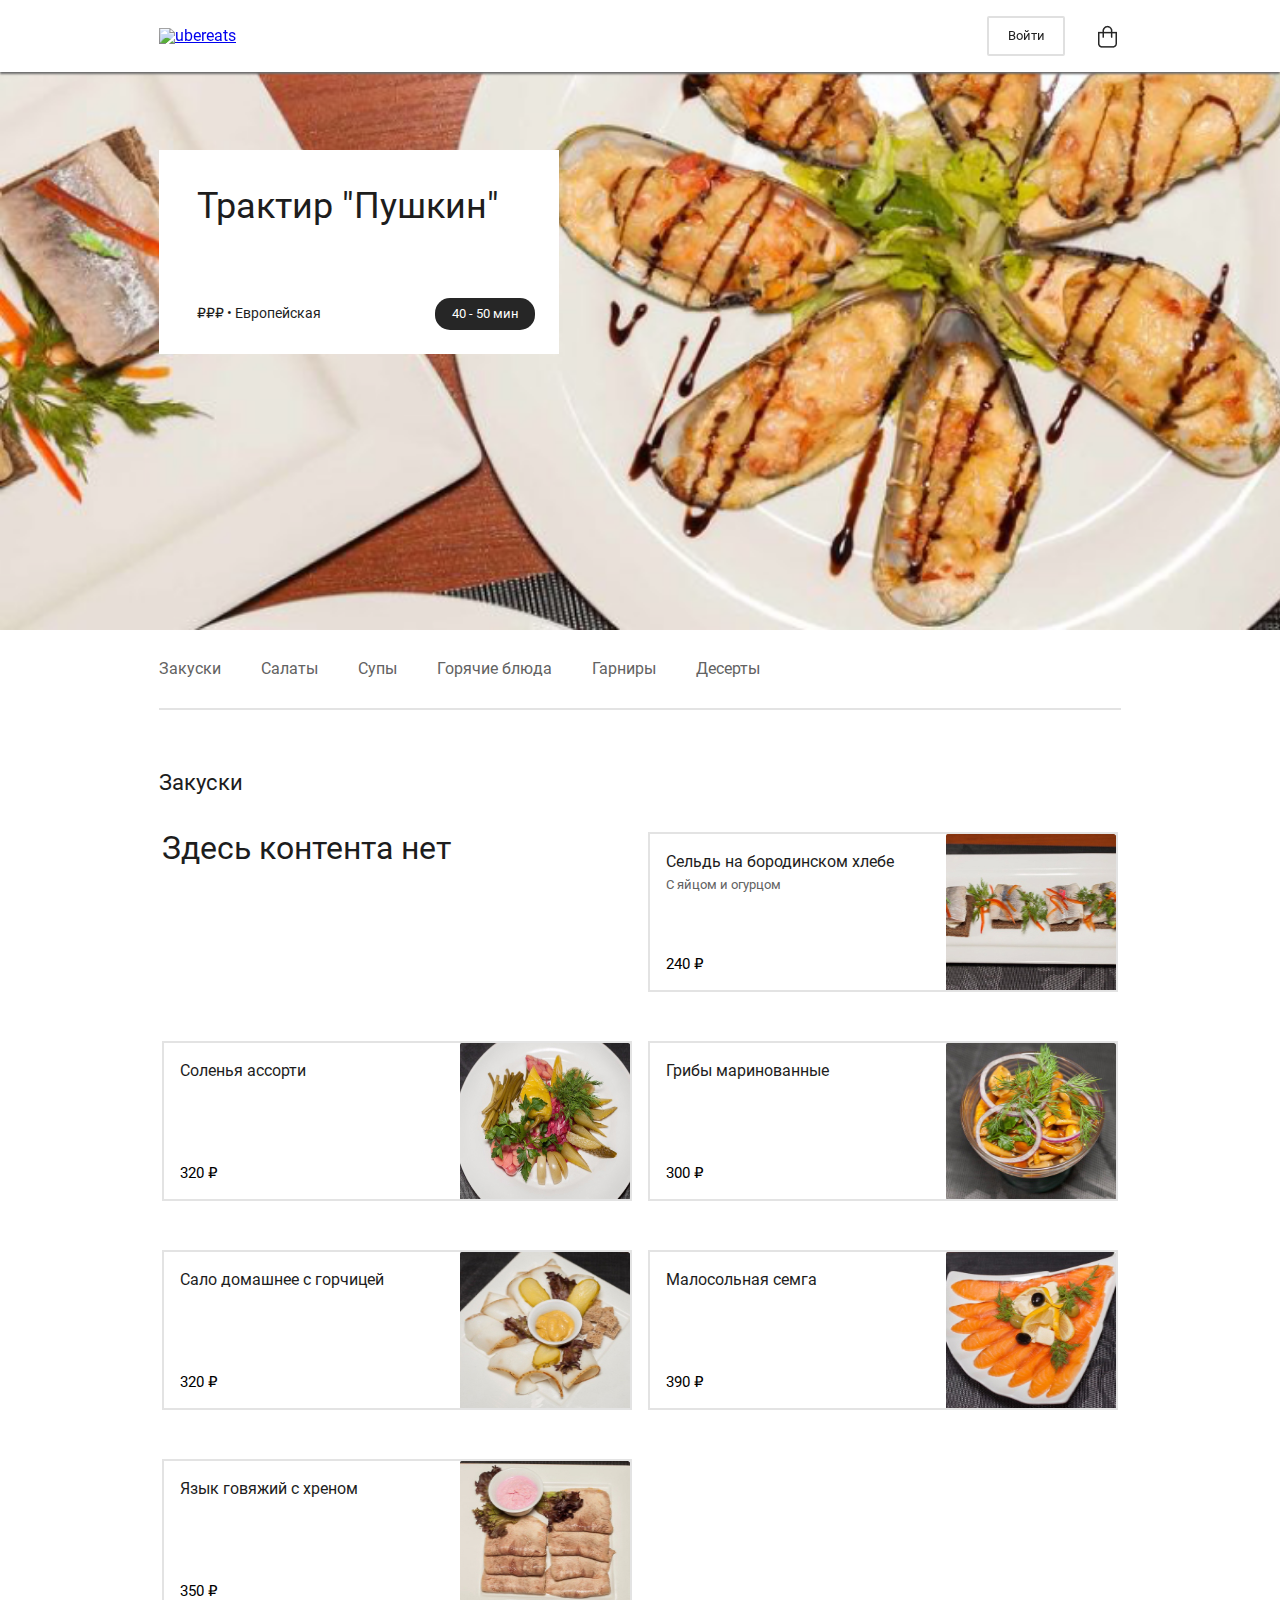
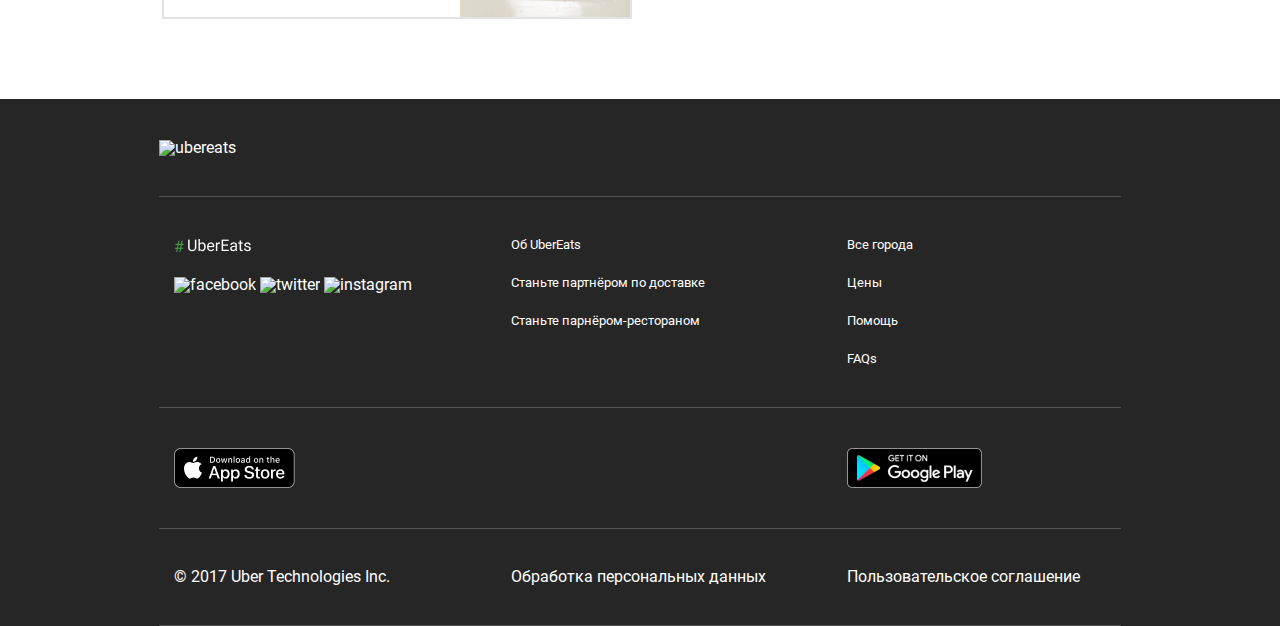
==== pushkin.html @ 34a8819c "Add files via upload" ====
<!DOCTYPE html>
<html lang="en">
<head>
    <meta charset="UTF-8">
    <meta name="viewport" content="width=device-width, initial-scale=1.0">
    <title>UBER EATS</title>
    <link rel="stylesheet" href="./css/style.css">
    <script>
        function showOther() {
            var a = document.querySelectorAll(".menu__pos");
            a.forEach(element => element.setAttribute("isHidden", "true"));
            var b = document.querySelector(".Stub");
            b.removeAttribute("isHidden");
        }
        function showSnacks() {
            var a = document.querySelectorAll(".menu__pos");
            a.forEach(element => element.removeAttribute("isHidden"));
            var b = document.querySelector(".Stub");
            b.setAttribute("isHidden", "true");
        }
    </script>
</head>
<body>
   
     <!--header start-->

     <header class="header">
        <div class="wrapper">
           <div class="header__wrapper">
                <div class="header__logo">
                    <a href="./index.html" class="header__logo-link">
                        <img src="./img/svg/logo.svg" alt="ubereats" class="header__logo-pic">
                    </a>
                </div>

            <nav class="header__nav">
                <div class="buttons">
                    <button class="signin">Войти</button>
                    <button class="basket">
                        <img src="./img/basket.png" alt="" style="vertical-align:middle">
                    </button>
                </div>
            </nav>
           </div>

        </div>
    </header>
    <!--header end-->

    <!--main content start-->
    <main>
        <div class="background__title"></div>
        <div class="wrapper">
            <div class="push__title">
                <h1>Трактир "Пушкин"</h1>
                <p>₽₽₽ • Европейская</p>
                <div class="time">40 - 50 мин</div>
            </div>
            <div class="head__menu">
                <ul class="menu__list">
                    <li onclick="showSnacks()">Закуски</li>
                    <li onclick="showOther()">Салаты</li>
                    <li onclick="showOther()">Супы</li>
                    <li onclick="showOther()">Горячие блюда</li>
                    <li onclick="showOther()">Гарниры</li>
                    <li onclick="showOther()">Десерты</li>
                </ul>
            </div>
            <h2>Закуски</h2>
            <div class="menu__content">
                <div class="Stub" isHidden="true">
                    <p style="font-size: 32px;">Здесь контента нет</p>
                </div>
                <div class="menu__pos">
                    <img src="./img/seld.jpg" alt="сельдь">
                    <h3>Сельдь на бородинском хлебе</h3>
                    <p class="description">С яйцом и огурцом</p>
                    <p class="price">240 ₽</p>  
                </div>
                <div class="menu__pos">
                    <img src="./img/assorti.jpg" alt="ассорти">
                    <h3>Соленья ассорти</h3>
                    <p class="price">320 ₽</p>
                </div>
                <div class="menu__pos">
                    <img src="./img/gribi.jpg" alt="грибы">
                    <h3>Грибы маринованные</h3>
                    <p class="price">300 ₽</p>
                </div>
                <div class="menu__pos">
                    <img src="./img/salo.jpg" alt="сало">
                    <h3>Сало домашнее с горчицей</h3>
                    <p class="price">320 ₽</p>
                </div>
                <div class="menu__pos">
                    <img src="./img/semga.jpg" alt="семга">
                    <h3>Малосольная семга</h3>
                    <p class="price">390 ₽</p>
                </div>
                <div class="menu__pos">
                    <img src="./img/yazik.jpg" alt="язык">
                    <h3>Язык говяжий с хреном</h3>
                    <p class="price">350 ₽</p>
                </div>
            </div>
        </div>
    </main>
    <!--main content end-->

    <!--footer start-->
    <footer class="footer">
        <div class="wrapper">
            <div class="footer__item">
                <div class="footer__row">
                    <div class="footer__logo">
                     <img src="./img/svg/logo-footer.svg" alt="ubereats">
                 </div>
                </div>
                <div class="footer__row">
                    <div class="footer__col">
                        <div class="language-list"></div>
                        <div class="hashtag">
                            <img src="./img/hashtag.png" alt="#">
                            <img src="./img/UberEats.png" alt="ubereats">
                        </div>
                        <div class="social__links">
                            <img src="./img/svg/facebook.svg" alt="facebook">
                            <img src="./img/svg/twitter.svg" alt="twitter">
                            <img src="./img/svg/instagram.svg" alt="instagram">
                        </div>
                    </div>
                    <div class="footer__col">
                        <ul class="contacts">
                            <li><a href="#">Об UberEats</a></li>
                            <li><a href="#">Станьте партнёром по доставке</a></li>
                            <li><a href="#">Станьте парнёром-рестораном</a></li>
                        </ul>
                    </div>
                    <div class="footer__col">
                        <ul class="info">
                            <li><a href="#">Все города</a></li>
                            <li><a href="#">Цены</a></li>
                            <li><a href="#">Помощь</a></li>
                            <li><a href="#">FAQs</a></li>
                        </ul>
                    </div>
                </div>
                <div class="footer__row">
                    <div class="footer__col">
                        <img src="./img/appstore.png" alt="AppStore">
                    </div>
                    <div class="footer__col">
                        <img src="./img/googleplay.png" alt="GooglePlay">
                    </div>
                </div>
                <div class="footer__row">
                    <div class="footer__col">© 2017 Uber Technologies Inc.</div>
                    <div class="footer__col">Обработка персональных данных</div>
                    <div class="footer__col">Пользовательское соглашение</div>
                </div>
            </div>
        </div>
    </footer>
    <!--footer end-->
</body>
</html>
---- css/style.css ----
/* http://meyerweb.com/eric/tools/css/reset/
   v2.0-modified | 20110126
   License: none (public domain)
*/

html, body, div, span, applet, object, iframe,
h1, h2, h3, h4, h5, h6, p, blockquote, pre,
a, abbr, acronym, address, big, cite, code,
del, dfn, em, img, ins, kbd, q, s, samp,
small, strike, strong, sub, sup, tt, var,
b, u, i, center,
dl, dt, dd, ol, ul, li,
fieldset, form, label, legend,
table, caption, tbody, tfoot, thead, tr, th, td,
article, aside, canvas, details, embed,
figure, figcaption, footer, header, hgroup,
menu, nav, output, ruby, section, summary,
time, mark, audio, video {
  margin: 0;
	padding: 0;
	border: 0;
	font-size: 100%;
	font: inherit;
	vertical-align: baseline;
}

/* make sure to set some focus styles for accessibility */
:focus {
    outline: 0;
}

/* HTML5 display-role reset for older browsers */
article, aside, details, figcaption, figure,
footer, header, hgroup, menu, nav, section {
	display: block;
}

body {
	line-height: 1;
}

ol, ul {
	list-style: none;
}

blockquote, q {
	quotes: none;
}

blockquote:before, blockquote:after,
q:before, q:after {
	content: '';
	content: none;
}

table {
	border-collapse: collapse;
	border-spacing: 0;
}

input[type=search]::-webkit-search-cancel-button,
input[type=search]::-webkit-search-decoration,
input[type=search]::-webkit-search-results-button,
input[type=search]::-webkit-search-results-decoration {
    -webkit-appearance: none;
    -moz-appearance: none;
}

input[type=search] {
    -webkit-appearance: none;
    -moz-appearance: none;
    -webkit-box-sizing: content-box;
    -moz-box-sizing: content-box;
    box-sizing: content-box;
}

textarea {
    overflow: auto;
    vertical-align: top;
    resize: vertical;
}

/**
 * Correct `inline-block` display not defined in IE 6/7/8/9 and Firefox 3.
 */

audio,
canvas,
video {
    display: inline-block;
    *display: inline;
    *zoom: 1;
    max-width: 100%;
}

/**
 * Prevent modern browsers from displaying `audio` without controls.
 * Remove excess height in iOS 5 devices.
 */

audio:not([controls]) {
    display: none;
    height: 0;
}

/**
 * Address styling not present in IE 7/8/9, Firefox 3, and Safari 4.
 * Known issue: no IE 6 support.
 */

[hidden] {
    display: none;
}

/**
 * 1. Correct text resizing oddly in IE 6/7 when body `font-size` is set using
 *    `em` units.
 * 2. Prevent iOS text size adjust after orientation change, without disabling
 *    user zoom.
 */

html {
    font-size: 100%; /* 1 */
    -webkit-text-size-adjust: 100%; /* 2 */
    -ms-text-size-adjust: 100%; /* 2 */
}

/**
 * Address `outline` inconsistency between Chrome and other browsers.
 */

a:focus {
    outline: thin dotted;
}

/**
 * Improve readability when focused and also mouse hovered in all browsers.
 */

a:active,
a:hover {
    outline: 0;
}

/**
 * 1. Remove border when inside `a` element in IE 6/7/8/9 and Firefox 3.
 * 2. Improve image quality when scaled in IE 7.
 */

img {
    border: 0; /* 1 */
    -ms-interpolation-mode: bicubic; /* 2 */
}

/**
 * Address margin not present in IE 6/7/8/9, Safari 5, and Opera 11.
 */

figure {
    margin: 0;
}

/**
 * Correct margin displayed oddly in IE 6/7.
 */

form {
    margin: 0;
}

/**
 * Define consistent border, margin, and padding.
 */

fieldset {
    border: 1px solid #c0c0c0;
    margin: 0 2px;
    padding: 0.35em 0.625em 0.75em;
}

/**
 * 1. Correct color not being inherited in IE 6/7/8/9.
 * 2. Correct text not wrapping in Firefox 3.
 * 3. Correct alignment displayed oddly in IE 6/7.
 */

legend {
    border: 0; /* 1 */
    padding: 0;
    white-space: normal; /* 2 */
    *margin-left: -7px; /* 3 */
}

/**
 * 1. Correct font size not being inherited in all browsers.
 * 2. Address margins set differently in IE 6/7, Firefox 3+, Safari 5,
 *    and Chrome.
 * 3. Improve appearance and consistency in all browsers.
 */

button,
input,
select,
textarea {
    font-size: 100%; /* 1 */
    margin: 0; /* 2 */
    vertical-align: baseline; /* 3 */
    *vertical-align: middle; /* 3 */
}

/**
 * Address Firefox 3+ setting `line-height` on `input` using `!important` in
 * the UA stylesheet.
 */

button,
input {
    line-height: normal;
}

/**
 * Address inconsistent `text-transform` inheritance for `button` and `select`.
 * All other form control elements do not inherit `text-transform` values.
 * Correct `button` style inheritance in Chrome, Safari 5+, and IE 6+.
 * Correct `select` style inheritance in Firefox 4+ and Opera.
 */

button,
select {
    text-transform: none;
}

/**
 * 1. Avoid the WebKit bug in Android 4.0.* where (2) destroys native `audio`
 *    and `video` controls.
 * 2. Correct inability to style clickable `input` types in iOS.
 * 3. Improve usability and consistency of cursor style between image-type
 *    `input` and others.
 * 4. Remove inner spacing in IE 7 without affecting normal text inputs.
 *    Known issue: inner spacing remains in IE 6.
 */

button,
html input[type="button"], /* 1 */
input[type="reset"],
input[type="submit"] {
    -webkit-appearance: button; /* 2 */
    cursor: pointer; /* 3 */
    *overflow: visible;  /* 4 */
}

/**
 * Re-set default cursor for disabled elements.
 */

button[disabled],
html input[disabled] {
    cursor: default;
}

/**
 * 1. Address box sizing set to content-box in IE 8/9.
 * 2. Remove excess padding in IE 8/9.
 * 3. Remove excess padding in IE 7.
 *    Known issue: excess padding remains in IE 6.
 */

input[type="checkbox"],
input[type="radio"] {
    box-sizing: border-box; /* 1 */
    padding: 0; /* 2 */
    *height: 13px; /* 3 */
    *width: 13px; /* 3 */
}

/**
 * 1. Address `appearance` set to `searchfield` in Safari 5 and Chrome.
 * 2. Address `box-sizing` set to `border-box` in Safari 5 and Chrome
 *    (include `-moz` to future-proof).
 */

input[type="search"] {
    -webkit-appearance: textfield; /* 1 */
    -moz-box-sizing: content-box;
    -webkit-box-sizing: content-box; /* 2 */
    box-sizing: content-box;
}

/**
 * Remove inner padding and search cancel button in Safari 5 and Chrome
 * on OS X.
 */

input[type="search"]::-webkit-search-cancel-button,
input[type="search"]::-webkit-search-decoration {
    -webkit-appearance: none;
}

/**
 * Remove inner padding and border in Firefox 3+.
 */

button::-moz-focus-inner,
input::-moz-focus-inner {
    border: 0;
    padding: 0;
}

/**
 * 1. Remove default vertical scrollbar in IE 6/7/8/9.
 * 2. Improve readability and alignment in all browsers.
 */

textarea {
    overflow: auto; /* 1 */
    vertical-align: top; /* 2 */
}

/**
 * Remove most spacing between table cells.
 */

table {
    border-collapse: collapse;
    border-spacing: 0;
}

html,
button,
input,
select,
textarea {
    color: #222;
}


::-moz-selection {
    background: #b3d4fc;
    text-shadow: none;
}

::selection {
    background: #b3d4fc;
    text-shadow: none;
}

img {
    vertical-align: middle;
}

fieldset {
    border: 0;
    margin: 0;
    padding: 0;
}

textarea {
    resize: vertical;
}

.chromeframe {
    margin: 0.2em 0;
    background: #ccc;
    color: #000;
    padding: 0.2em 0;
}

/* roboto-regular - cyrillic */
@font-face {
    font-family: 'Roboto';
    font-style: normal;
    font-weight: 400;
    src: url('../fonts/roboto-v27-cyrillic-regular.eot'); /* IE9 Compat Modes */
    src: local(''),
         url('../fonts/roboto-v27-cyrillic-regular.eot?#iefix') format('embedded-opentype'), /* IE6-IE8 */
         url('../fonts/roboto-v27-cyrillic-regular.woff2') format('woff2'), /* Super Modern Browsers */
         url('../fonts/roboto-v27-cyrillic-regular.woff') format('woff'), /* Modern Browsers */
         url('../fonts/roboto-v27-cyrillic-regular.ttf') format('truetype'), /* Safari, Android, iOS */
         url('../fonts/roboto-v27-cyrillic-regular.svg#Roboto') format('svg'); /* Legacy iOS */
  }
  html {
      box-sizing: border-box;
  }
  *, *::before, * ::after {
      box-sizing: inherit;
  }
  body {
      font-family: 'Roboto';
      font-style: normal;
      font-weight: 400;
      font-size: 16px;
      color: #1D1D1D;
  }
  .wrapper {
      max-width: 962px;
      margin: 0 auto;
  }
  /* header style start */
  .header {
    background-color: white;
    height: 72px;
    position: fixed;
    top: 0%;
    width: 100%;
    box-shadow: 0px 2px 2px rgb(107, 107, 107);
    z-index: 999;
  }
  .header__nav {
      display: flex;
  }
  .header__wrapper {
      display: flex;
      flex-wrap: wrap;
      align-items: center;
      justify-content: space-between;
  }
  .signin {
      position: relative;
      top: 16px;
      width: 78px;
      height: 40px;
      border: 2px solid #e0e0e0;
      border-radius: 2px;
      background-color: white;
      font-family: 'Roboto';
      font-size: 13px;
      line-height: 24px;
      font-weight: 500;
      text-align: center;
  }
  .basket {
      margin-left: 16px;
      width: 40px;
      height: 72px;
      background-color: white;
      border: none;
  }
  .buttons {
    display: flex;
    flex-wrap: wrap; 
}
/* header style end */

/* main content style start */
.search-form {  
    margin-top: 104px;
    margin-bottom: 56px;
}
.search__rests {
    border: 0;
    border-bottom: 2px solid #979797;
}
.search__rests>input {
    width: 100%;
    background-color: transparent;
    padding-bottom: 0;
    font-size: 16px;
    line-height: 24px;
    vertical-align: bottom;
    border: 0;
    color: #626262;
}
.intro__title {
    width: 100%;
    margin-bottom: 16px;
    font-weight: normal;
    font-size: 22px;
    line-height: 34px;
}
.box {
    display: grid;
    grid-template-columns: repeat(auto-fill, 308px);
    column-gap: 16px;
    row-gap: 16px;
    justify-content: center;
    margin-bottom: 80px;
}
.rest__link {
    display: block;
    text-decoration: none;
    color:#1D1D1D;
}
.box>div {
    cursor: pointer;
}
.img__div>img {
    width: 308px;
    height: 256px;
    position: relative;
    left: 0%;
    transition: 0.2s;
}
.img__div>img:hover {
    transform: scale(1.1);
}
.img__div {
    width: 308px;
    height: 256px;
    overflow: hidden;
}
.rest__title {
    font-weight: normal;
    font-size: 16px;
    line-height: 24px;
    color: #1D1D1D;
    padding-top: 16px;
    margin-bottom: 4px;
}
.menu {
    font-weight: normal;
    font-size: 14px;
    line-height: 21px;
    color: #626262;
    margin-bottom: 4px;
}
.devilery__time {
    font-weight: normal;
    font-size: 13px;
    line-height: 21px;
    color: #1D1D1D;
}
/* main content style end */

/* footer style start */
.footer {
    background: #262626;
}
.footer__row {
    display: flex;
    flex-wrap: wrap;
    justify-content: space-between;
    padding: 40px 0;
    border-bottom: 1px solid rgba(151, 151, 151, 0.4);
    color: #FFFFFF;
}
.footer__col {
    width: 30%;
    padding: 0 15px;
}
.app__links {
    display: flex;
    flex-wrap: wrap;
    justify-content: space-around;
}
.hashtag {
    margin-bottom: 23px;
}
.social__links {
    cursor: pointer;
}
.footer__col ul li:not(:last-child) {
    margin-bottom: 23px;
}
.footer__col ul li a {
    font-size: 13px;
    line-height: 15.23px;
    color: #FFFFFF;
    text-decoration: none;
    display: block;
}
.footer__col ul li a:hover {
    text-decoration: underline;
}
.social li select {
    width: 230px;
    height: 40px;
    background: #3B3B3B;
    border: 0;
    font-family: 'Roboto';
    font-style: normal;
    font-weight: 400;
    font-size: 13px;
    color: #FFFFFF;
    -webkit-appearance: none;
    appearance: none;
}
/* footer style end */

/*pushkin style start*/
.background__title {
    height: 70vh;
    background: url(../img/push-bg.png) no-repeat;
    background-size: cover;
}
.push__title {
    width: 400px;
    height: 204px;
    position: absolute;
    top: 150px;;
    background: white;
}
.push__title>h1 {
    position: relative;
    top: 38px;
    left: 38px;
    font-size: 36px;
    font-weight: 400;
}
.push__title>p {
    position: relative;
    top: 120px;
    left: 38px;
    font-size: 14px;
    font-weight: 400;
}
.time {
    position: relative;
    top: 98px;
    left: 276px;
    width: 100px;
    height: 32px;
    text-align: center;
    color: #FFFFFF;
    background: #262626;
    border-radius: 15px;
    font-size: 13px;
    line-height: 32px;
}
.head__menu {
    height: 80px;
    border-bottom: 2px solid rgba(117, 117, 117, 0.2);
    margin-bottom: 56px;
}
.menu__list {
    height: 100%;
    display: flex;
    flex-wrap: wrap;
    justify-content: flex-start;
    align-items: center;
}
.menu__list>li {
    margin-right: 40px;
    font-size: 16px;
    color: #626262;
    cursor: pointer;
}
h2 {
    font-size: 22px;
    line-height: 34px;
    margin-bottom: 32px;
}
.menu__content {
    display: grid;
    grid-template-columns: repeat(auto-fill, 470px);
    column-gap: 16px;
    row-gap: 49px;
    justify-content: center;
    margin-bottom: 80px;
    
}
.menu__pos {
    position: relative;
    height: 160px;
    border: 2px solid rgba(117, 117, 117, 0.2);
    cursor: pointer;
    overflow: hidden;
}
.pos__text {
    width: 300px;
    height: 160px;
    
}
.menu__pos img {
    width: 170px;
    height: 160px;
    float: right;
}
h3 {
    position: relative;
    top: 16px;
    left: 16px;
    margin-bottom: 16px;
    font-size: 16px;
    line-height: 24px;
    width: 55%;
    color: #1D1D1D;
}
p.description {
    position: absolute;
    left: 16px;
    font-size: 13px;
    line-height: 21px;
    color: #626262;
}
.menu__pos p.price {
    position: relative;
    top: 80px;
    left: 16px;
    font-size: 15px;
    line-height: 21px;
    color: black;
}

/*pushkin style end*/

@media (max-width: 767px) {
    .footer__col {
        width: 100%;
        margin-bottom: 30px;
    }
}
@media (max-width: 980px) {
    .menu__content {
        display: grid;
        grid-template-columns: repeat(auto-fill, 98%);
    }
}
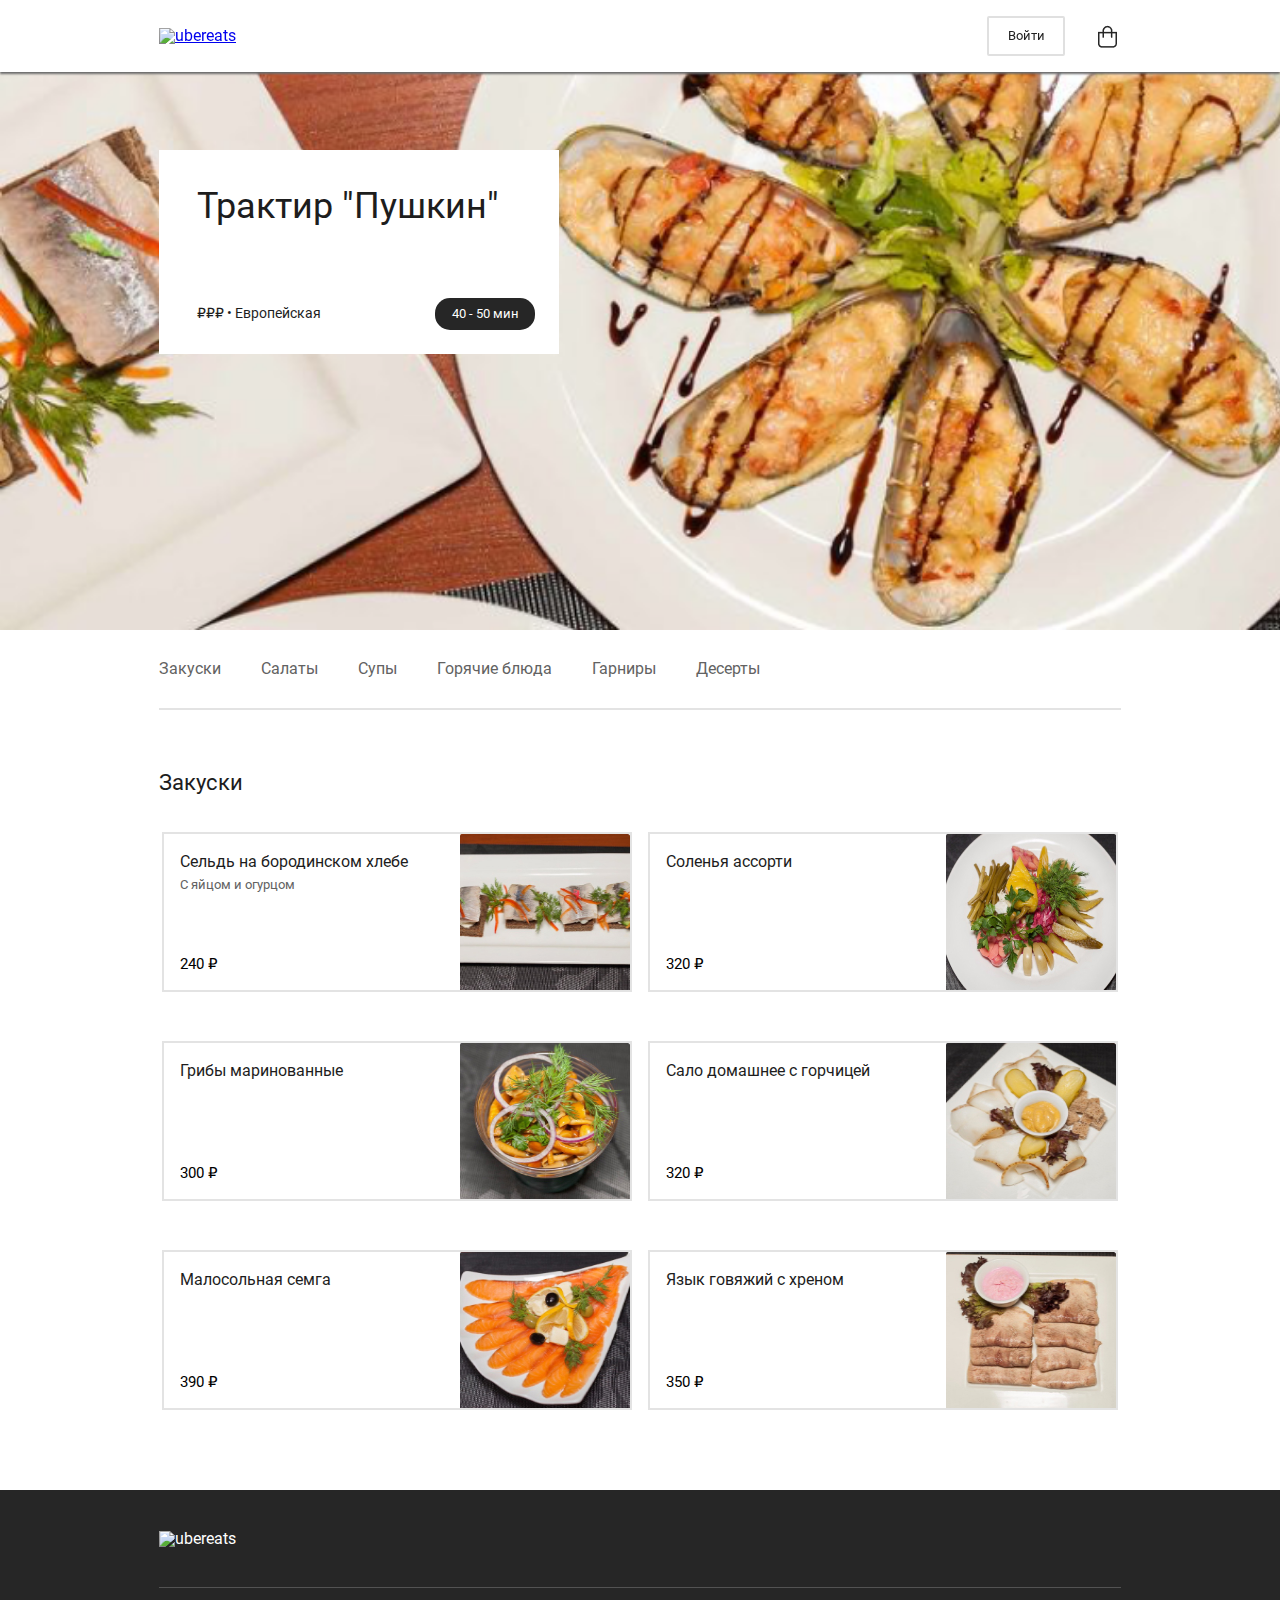
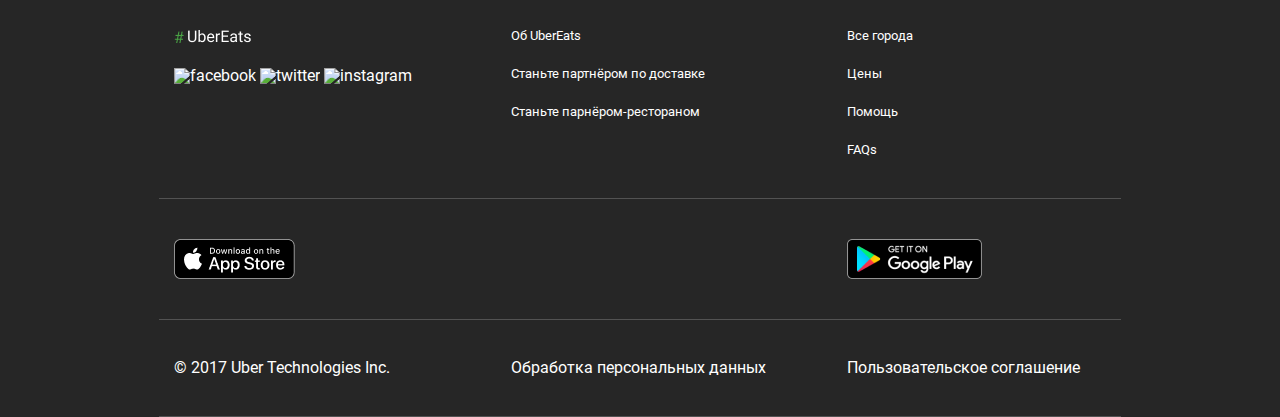
==== commit 4cf2a443: "Update pushkin.html" ====
--- a/pushkin.html
+++ b/pushkin.html
@@ -6,17 +6,21 @@
     <title>UBER EATS</title>
     <link rel="stylesheet" href="./css/style.css">
     <script>
-        function showOther() {
+        function showOther(currentTitle) {
             var a = document.querySelectorAll(".menu__pos");
             a.forEach(element => element.setAttribute("isHidden", "true"));
             var b = document.querySelector(".Stub");
             b.removeAttribute("isHidden");
+            var c = document.querySelector("h2");
+            c.textContent = `${currentTitle}`
         }
         function showSnacks() {
             var a = document.querySelectorAll(".menu__pos");
             a.forEach(element => element.removeAttribute("isHidden"));
             var b = document.querySelector(".Stub");
             b.setAttribute("isHidden", "true");
+            var c = document.querySelector("h2");
+            c.textContent = "Закуски";
         }
     </script>
 </head>
@@ -59,11 +63,11 @@
             <div class="head__menu">
                 <ul class="menu__list">
                     <li onclick="showSnacks()">Закуски</li>
-                    <li onclick="showOther()">Салаты</li>
-                    <li onclick="showOther()">Супы</li>
-                    <li onclick="showOther()">Горячие блюда</li>
-                    <li onclick="showOther()">Гарниры</li>
-                    <li onclick="showOther()">Десерты</li>
+                    <li onclick="showOther(this.textContent)">Салаты</li>
+                    <li onclick="showOther(this.textContent)">Супы</li>
+                    <li onclick="showOther(this.textContent)">Горячие блюда</li>
+                    <li onclick="showOther(this.textContent)">Гарниры</li>
+                    <li onclick="showOther(this.textContent)">Десерты</li>
                 </ul>
             </div>
             <h2>Закуски</h2>
@@ -163,4 +167,4 @@
     </footer>
     <!--footer end-->
 </body>
-</html>+</html>
--- a/css/style.css
+++ b/css/style.css
@@ -690,7 +690,9 @@
     line-height: 21px;
     color: black;
 }
-
+[isHidden="true"] {
+    display: none;
+}
 /*pushkin style end*/
 
 @media (max-width: 767px) {
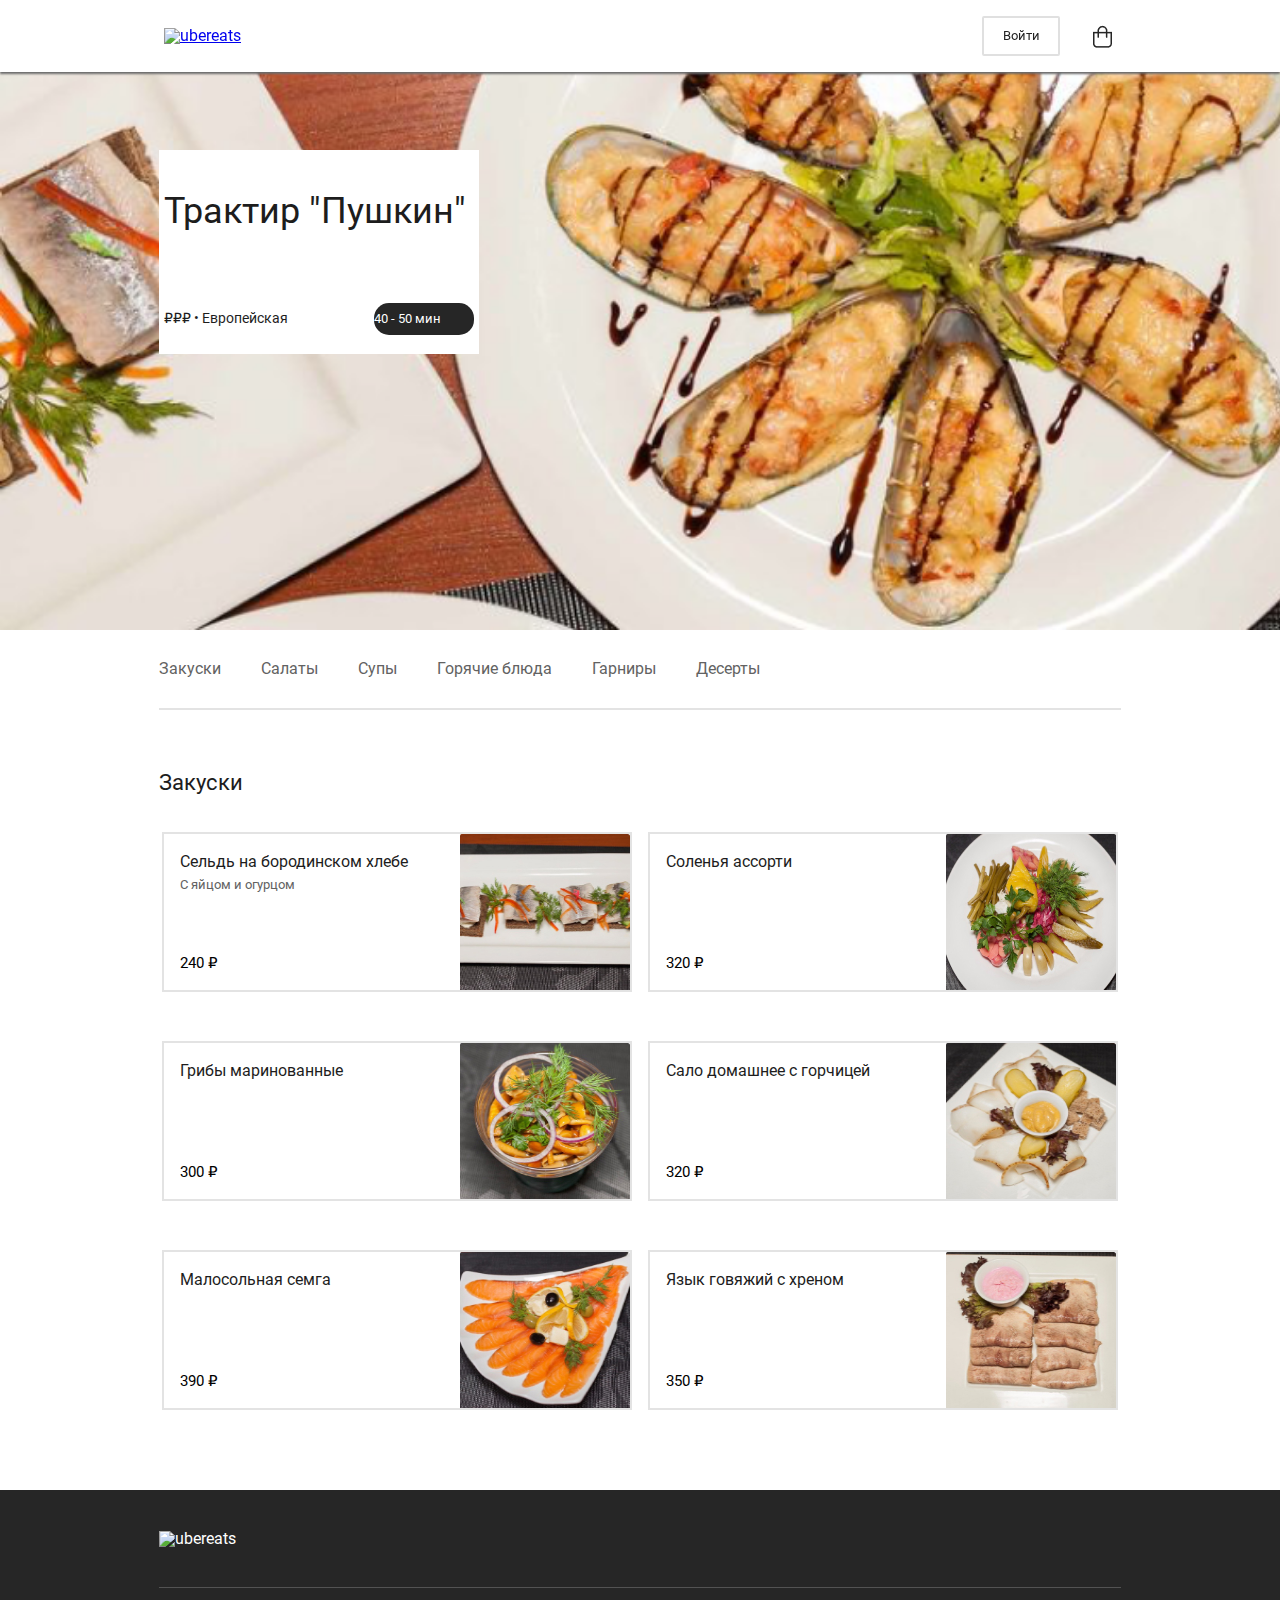
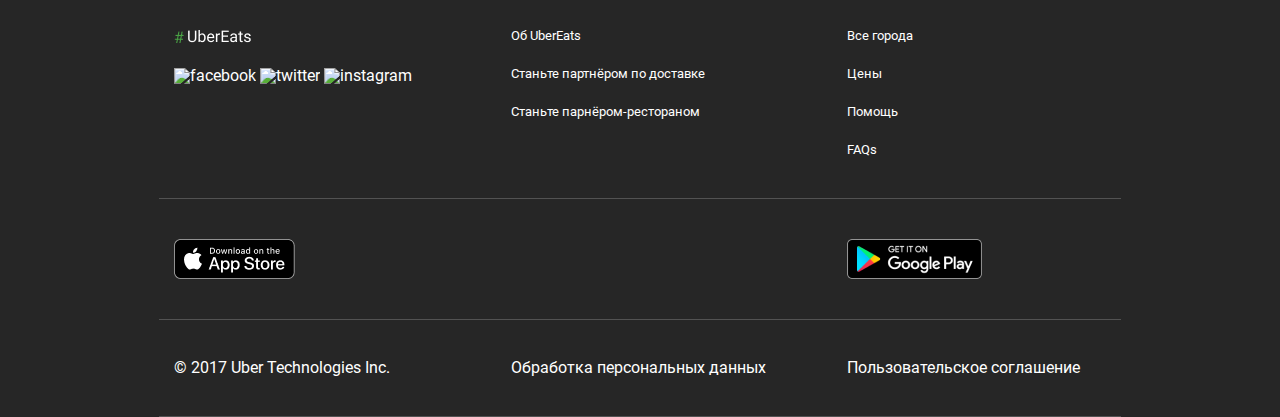
==== commit d51f632c: "Update pushkin.html" ====
--- a/pushkin.html
+++ b/pushkin.html
@@ -1,5 +1,5 @@
 <!DOCTYPE html>
-<html lang="en">
+<html lang="ru">
 <head>
     <meta charset="UTF-8">
     <meta name="viewport" content="width=device-width, initial-scale=1.0">
@@ -7,20 +7,14 @@
     <link rel="stylesheet" href="./css/style.css">
     <script>
         function showOther(currentTitle) {
-            var a = document.querySelectorAll(".menu__pos");
-            a.forEach(element => element.setAttribute("isHidden", "true"));
-            var b = document.querySelector(".Stub");
-            b.removeAttribute("isHidden");
-            var c = document.querySelector("h2");
-            c.textContent = `${currentTitle}`
+            document.querySelectorAll(".menu_pos").forEach(element => element.setAttribute("isHidden", "true"));
+            document.querySelector(".Stub").removeAttribute("isHidden");
+            document.querySelector("h2").textContent = `${currentTitle}`
         }
         function showSnacks() {
-            var a = document.querySelectorAll(".menu__pos");
-            a.forEach(element => element.removeAttribute("isHidden"));
-            var b = document.querySelector(".Stub");
-            b.setAttribute("isHidden", "true");
-            var c = document.querySelector("h2");
-            c.textContent = "Закуски";
+            document.querySelectorAll(".menu_pos").forEach(element => element.removeAttribute("isHidden"));
+            document.querySelector(".Stub").setAttribute("isHidden", "true");
+            document.querySelector("h2").textContent = "Закуски";
         }
     </script>
 </head>
@@ -30,14 +24,14 @@
 
      <header class="header">
         <div class="wrapper">
-           <div class="header__wrapper">
-                <div class="header__logo">
-                    <a href="./index.html" class="header__logo-link">
-                        <img src="./img/svg/logo.svg" alt="ubereats" class="header__logo-pic">
+           <div class="header_wrapper">
+                <div class="header_logo">
+                    <a href="./index.html" class="header_logo-link">
+                        <img src="./img/svg/logo.svg" alt="ubereats" class="header_logo-pic">
                     </a>
                 </div>
 
-            <nav class="header__nav">
+            <nav class="header_nav">
                 <div class="buttons">
                     <button class="signin">Войти</button>
                     <button class="basket">
@@ -53,15 +47,15 @@
 
     <!--main content start-->
     <main>
-        <div class="background__title"></div>
+        <div class="background_title"></div>
         <div class="wrapper">
-            <div class="push__title">
+            <div class="push_title">
                 <h1>Трактир "Пушкин"</h1>
                 <p>₽₽₽ • Европейская</p>
                 <div class="time">40 - 50 мин</div>
             </div>
-            <div class="head__menu">
-                <ul class="menu__list">
+            <div class="head_menu">
+                <ul class="menu_list">
                     <li onclick="showSnacks()">Закуски</li>
                     <li onclick="showOther(this.textContent)">Салаты</li>
                     <li onclick="showOther(this.textContent)">Супы</li>
@@ -71,37 +65,37 @@
                 </ul>
             </div>
             <h2>Закуски</h2>
-            <div class="menu__content">
+            <div class="menu_content">
                 <div class="Stub" isHidden="true">
                     <p style="font-size: 32px;">Здесь контента нет</p>
                 </div>
-                <div class="menu__pos">
+                <div class="menu_pos">
                     <img src="./img/seld.jpg" alt="сельдь">
                     <h3>Сельдь на бородинском хлебе</h3>
                     <p class="description">С яйцом и огурцом</p>
                     <p class="price">240 ₽</p>  
                 </div>
-                <div class="menu__pos">
+                <div class="menu_pos">
                     <img src="./img/assorti.jpg" alt="ассорти">
                     <h3>Соленья ассорти</h3>
                     <p class="price">320 ₽</p>
                 </div>
-                <div class="menu__pos">
+                <div class="menu_pos">
                     <img src="./img/gribi.jpg" alt="грибы">
                     <h3>Грибы маринованные</h3>
                     <p class="price">300 ₽</p>
                 </div>
-                <div class="menu__pos">
+                <div class="menu_pos">
                     <img src="./img/salo.jpg" alt="сало">
                     <h3>Сало домашнее с горчицей</h3>
                     <p class="price">320 ₽</p>
                 </div>
-                <div class="menu__pos">
+                <div class="menu_pos">
                     <img src="./img/semga.jpg" alt="семга">
                     <h3>Малосольная семга</h3>
                     <p class="price">390 ₽</p>
                 </div>
-                <div class="menu__pos">
+                <div class="menu_pos">
                     <img src="./img/yazik.jpg" alt="язык">
                     <h3>Язык говяжий с хреном</h3>
                     <p class="price">350 ₽</p>
@@ -114,33 +108,33 @@
     <!--footer start-->
     <footer class="footer">
         <div class="wrapper">
-            <div class="footer__item">
-                <div class="footer__row">
-                    <div class="footer__logo">
+            <div class="footer_item">
+                <div class="footer_row">
+                    <div class="footer_logo">
                      <img src="./img/svg/logo-footer.svg" alt="ubereats">
                  </div>
                 </div>
-                <div class="footer__row">
-                    <div class="footer__col">
+                <div class="footer_row">
+                    <div class="footer_col">
                         <div class="language-list"></div>
                         <div class="hashtag">
                             <img src="./img/hashtag.png" alt="#">
                             <img src="./img/UberEats.png" alt="ubereats">
                         </div>
-                        <div class="social__links">
+                        <div class="social_links">
                             <img src="./img/svg/facebook.svg" alt="facebook">
                             <img src="./img/svg/twitter.svg" alt="twitter">
                             <img src="./img/svg/instagram.svg" alt="instagram">
                         </div>
                     </div>
-                    <div class="footer__col">
+                    <div class="footer_col">
                         <ul class="contacts">
                             <li><a href="#">Об UberEats</a></li>
                             <li><a href="#">Станьте партнёром по доставке</a></li>
                             <li><a href="#">Станьте парнёром-рестораном</a></li>
                         </ul>
                     </div>
-                    <div class="footer__col">
+                    <div class="footer_col">
                         <ul class="info">
                             <li><a href="#">Все города</a></li>
                             <li><a href="#">Цены</a></li>
@@ -149,18 +143,18 @@
                         </ul>
                     </div>
                 </div>
-                <div class="footer__row">
-                    <div class="footer__col">
+                <div class="footer_row">
+                    <div class="footer_col">
                         <img src="./img/appstore.png" alt="AppStore">
                     </div>
-                    <div class="footer__col">
+                    <div class="footer_col">
                         <img src="./img/googleplay.png" alt="GooglePlay">
                     </div>
                 </div>
-                <div class="footer__row">
-                    <div class="footer__col">© 2017 Uber Technologies Inc.</div>
-                    <div class="footer__col">Обработка персональных данных</div>
-                    <div class="footer__col">Пользовательское соглашение</div>
+                <div class="footer_row">
+                    <div class="footer_col">© 2017 Uber Technologies Inc.</div>
+                    <div class="footer_col">Обработка персональных данных</div>
+                    <div class="footer_col">Пользовательское соглашение</div>
                 </div>
             </div>
         </div>
--- a/css/style.css
+++ b/css/style.css
@@ -405,14 +405,15 @@
     box-shadow: 0px 2px 2px rgb(107, 107, 107);
     z-index: 999;
   }
-  .header__nav {
+  .header_nav {
       display: flex;
   }
-  .header__wrapper {
+  .header_wrapper {
       display: flex;
       flex-wrap: wrap;
       align-items: center;
       justify-content: space-between;
+      margin: 0 5px;
   }
   .signin {
       position: relative;
@@ -446,11 +447,11 @@
     margin-top: 104px;
     margin-bottom: 56px;
 }
-.search__rests {
+.search_rests {
     border: 0;
     border-bottom: 2px solid #979797;
 }
-.search__rests>input {
+.search_rests>input {
     width: 100%;
     background-color: transparent;
     padding-bottom: 0;
@@ -460,7 +461,7 @@
     border: 0;
     color: #626262;
 }
-.intro__title {
+.intro_title {
     width: 100%;
     margin-bottom: 16px;
     font-weight: normal;
@@ -475,7 +476,7 @@
     justify-content: center;
     margin-bottom: 80px;
 }
-.rest__link {
+.rest_link {
     display: block;
     text-decoration: none;
     color:#1D1D1D;
@@ -483,22 +484,22 @@
 .box>div {
     cursor: pointer;
 }
-.img__div>img {
+.img_div>img {
     width: 308px;
     height: 256px;
     position: relative;
     left: 0%;
     transition: 0.2s;
 }
-.img__div>img:hover {
+.img_div>img:hover {
     transform: scale(1.1);
 }
-.img__div {
+.img_div {
     width: 308px;
     height: 256px;
     overflow: hidden;
 }
-.rest__title {
+.rest_title {
     font-weight: normal;
     font-size: 16px;
     line-height: 24px;
@@ -513,7 +514,7 @@
     color: #626262;
     margin-bottom: 4px;
 }
-.devilery__time {
+.devilery_time {
     font-weight: normal;
     font-size: 13px;
     line-height: 21px;
@@ -525,7 +526,7 @@
 .footer {
     background: #262626;
 }
-.footer__row {
+.footer_row {
     display: flex;
     flex-wrap: wrap;
     justify-content: space-between;
@@ -533,11 +534,11 @@
     border-bottom: 1px solid rgba(151, 151, 151, 0.4);
     color: #FFFFFF;
 }
-.footer__col {
+.footer_col {
     width: 30%;
     padding: 0 15px;
 }
-.app__links {
+.app_links {
     display: flex;
     flex-wrap: wrap;
     justify-content: space-around;
@@ -545,20 +546,20 @@
 .hashtag {
     margin-bottom: 23px;
 }
-.social__links {
+.social_links {
     cursor: pointer;
 }
-.footer__col ul li:not(:last-child) {
+.footer_col ul li:not(:last-child) {
     margin-bottom: 23px;
 }
-.footer__col ul li a {
+.footer_col ul li a {
     font-size: 13px;
     line-height: 15.23px;
     color: #FFFFFF;
     text-decoration: none;
     display: block;
 }
-.footer__col ul li a:hover {
+.footer_col ul li a:hover {
     text-decoration: underline;
 }
 .social li select {
@@ -577,58 +578,54 @@
 /* footer style end */
 
 /*pushkin style start*/
-.background__title {
+.background_title {
     height: 70vh;
     background: url(../img/push-bg.png) no-repeat;
     background-size: cover;
 }
-.push__title {
-    width: 400px;
+.push_title {
+    width: 320px;
     height: 204px;
+    padding: 5px;
     position: absolute;
     top: 150px;;
     background: white;
 }
-.push__title>h1 {
+.push_title>h1 {
     position: relative;
     top: 38px;
-    left: 38px;
     font-size: 36px;
     font-weight: 400;
 }
-.push__title>p {
+.push_title>p {
     position: relative;
     top: 120px;
-    left: 38px;
     font-size: 14px;
     font-weight: 400;
 }
 .time {
     position: relative;
-    top: 98px;
-    left: 276px;
+    margin: 98px 0 0 auto;
     width: 100px;
-    height: 32px;
-    text-align: center;
     color: #FFFFFF;
     background: #262626;
     border-radius: 15px;
     font-size: 13px;
     line-height: 32px;
 }
-.head__menu {
+.head_menu {
     height: 80px;
     border-bottom: 2px solid rgba(117, 117, 117, 0.2);
     margin-bottom: 56px;
 }
-.menu__list {
+.menu_list {
     height: 100%;
     display: flex;
     flex-wrap: wrap;
     justify-content: flex-start;
     align-items: center;
 }
-.menu__list>li {
+.menu_list>li {
     margin-right: 40px;
     font-size: 16px;
     color: #626262;
@@ -639,7 +636,7 @@
     line-height: 34px;
     margin-bottom: 32px;
 }
-.menu__content {
+.menu_content {
     display: grid;
     grid-template-columns: repeat(auto-fill, 470px);
     column-gap: 16px;
@@ -648,22 +645,23 @@
     margin-bottom: 80px;
     
 }
-.menu__pos {
+.menu_pos {
     position: relative;
     height: 160px;
     border: 2px solid rgba(117, 117, 117, 0.2);
     cursor: pointer;
     overflow: hidden;
 }
-.pos__text {
+.pos_text {
     width: 300px;
     height: 160px;
     
 }
-.menu__pos img {
+.menu_pos img {
     width: 170px;
     height: 160px;
     float: right;
+    margin-left: 16px;
 }
 h3 {
     position: relative;
@@ -682,9 +680,9 @@
     line-height: 21px;
     color: #626262;
 }
-.menu__pos p.price {
-    position: relative;
-    top: 80px;
+.menu_pos p.price {
+    position: absolute;
+    bottom: 16px;
     left: 16px;
     font-size: 15px;
     line-height: 21px;
@@ -696,13 +694,13 @@
 /*pushkin style end*/
 
 @media (max-width: 767px) {
-    .footer__col {
+    .footer_col {
         width: 100%;
         margin-bottom: 30px;
     }
 }
 @media (max-width: 980px) {
-    .menu__content {
+    .menu_content {
         display: grid;
         grid-template-columns: repeat(auto-fill, 98%);
     }
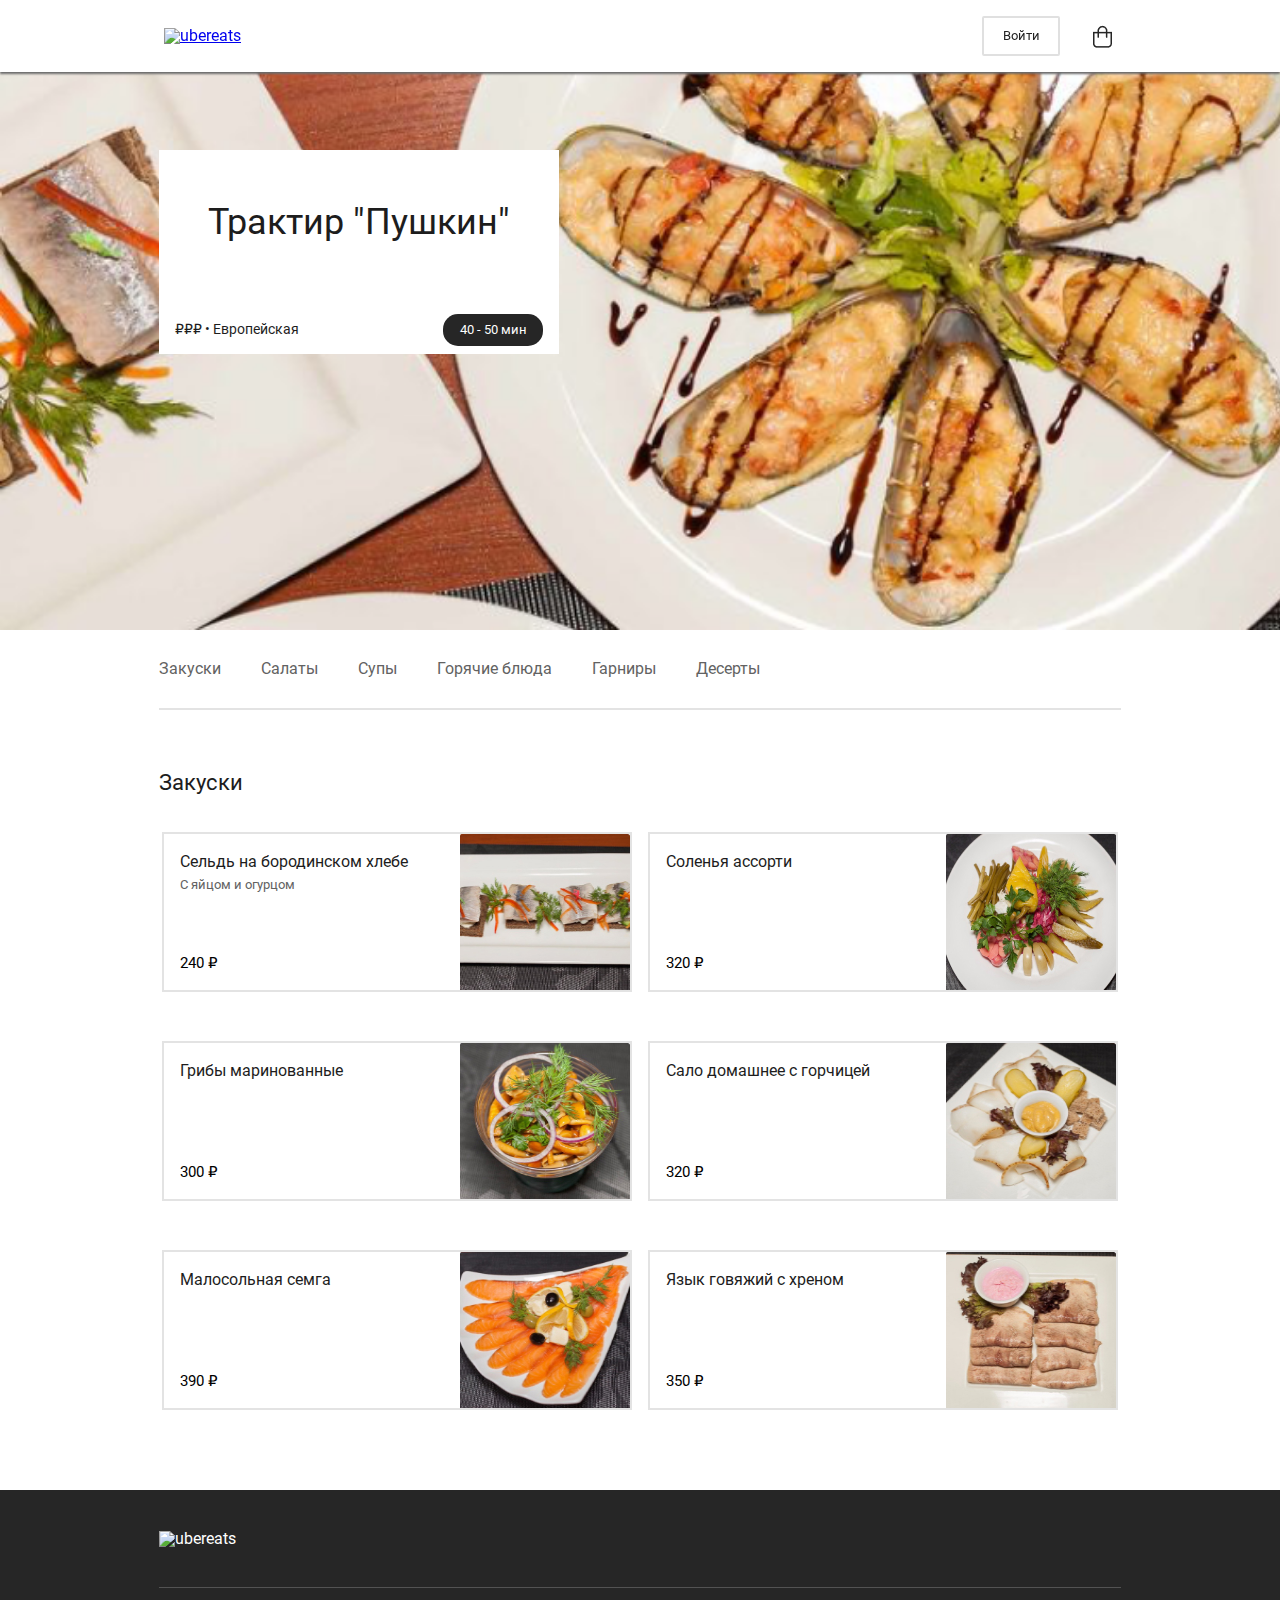
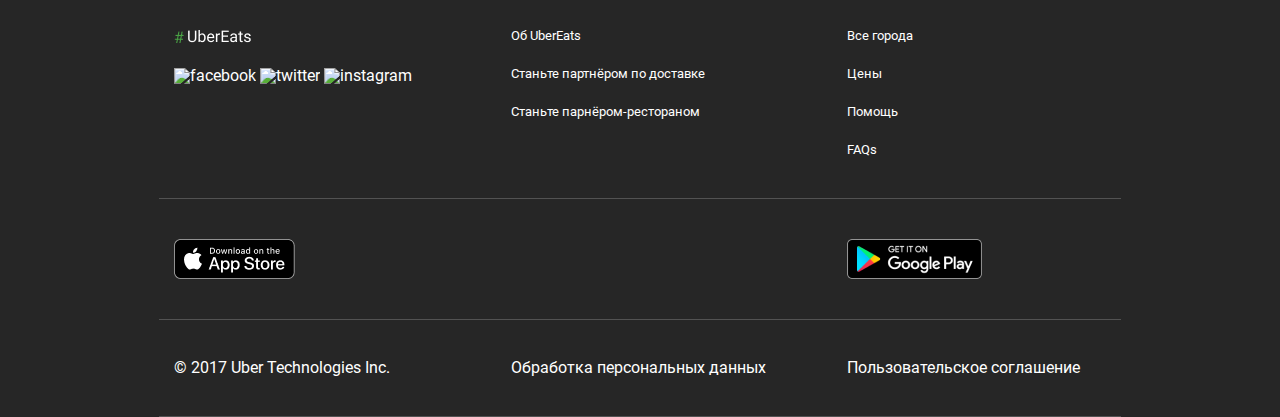
==== commit 0a1737ac: "Update pushkin.html" ====
--- a/pushkin.html
+++ b/pushkin.html
@@ -7,13 +7,13 @@
     <link rel="stylesheet" href="./css/style.css">
     <script>
         function showOther(currentTitle) {
-            document.querySelectorAll(".menu_pos").forEach(element => element.setAttribute("isHidden", "true"));
-            document.querySelector(".Stub").removeAttribute("isHidden");
+            document.querySelectorAll(".menu__pos").forEach(element => element.hidden = true);
+            document.querySelector(".Stub").hidden = false;
             document.querySelector("h2").textContent = `${currentTitle}`
         }
         function showSnacks() {
-            document.querySelectorAll(".menu_pos").forEach(element => element.removeAttribute("isHidden"));
-            document.querySelector(".Stub").setAttribute("isHidden", "true");
+            document.querySelectorAll(".menu__pos").forEach(element => element.hidden = false);
+            document.querySelector(".Stub").hidden = true;
             document.querySelector("h2").textContent = "Закуски";
         }
     </script>
@@ -66,7 +66,7 @@
             </div>
             <h2>Закуски</h2>
             <div class="menu_content">
-                <div class="Stub" isHidden="true">
+                <div hidden class="Stub">
                     <p style="font-size: 32px;">Здесь контента нет</p>
                 </div>
                 <div class="menu_pos">
--- a/css/style.css
+++ b/css/style.css
@@ -584,9 +584,9 @@
     background-size: cover;
 }
 .push_title {
-    width: 320px;
+    width: 400px;
     height: 204px;
-    padding: 5px;
+    padding: 16px;
     position: absolute;
     top: 150px;;
     background: white;
@@ -596,6 +596,7 @@
     top: 38px;
     font-size: 36px;
     font-weight: 400;
+    text-align: center;
 }
 .push_title>p {
     position: relative;
@@ -612,6 +613,7 @@
     border-radius: 15px;
     font-size: 13px;
     line-height: 32px;
+    text-align: center;
 }
 .head_menu {
     height: 80px;
@@ -698,6 +700,9 @@
         width: 100%;
         margin-bottom: 30px;
     }
+    .push_title {
+	width: 320px;
+	padding: 5px;
 }
 @media (max-width: 980px) {
     .menu_content {
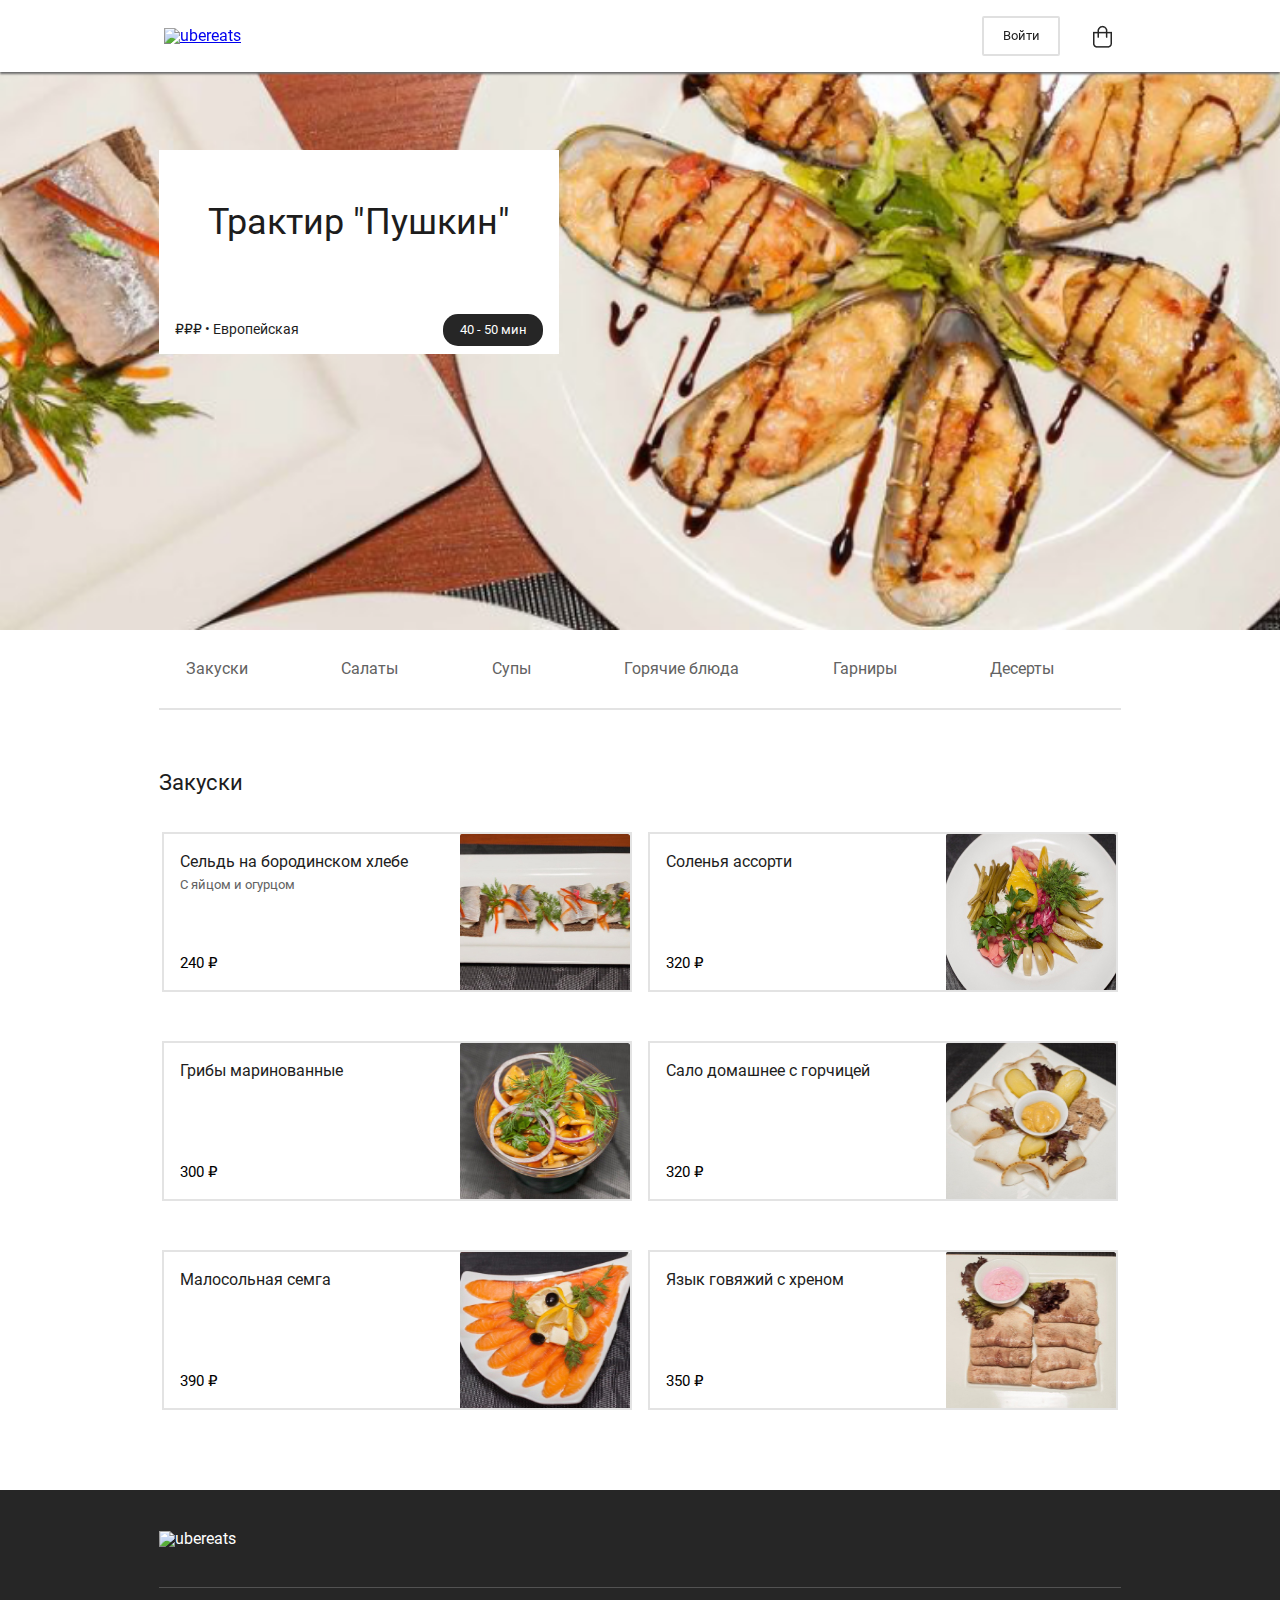
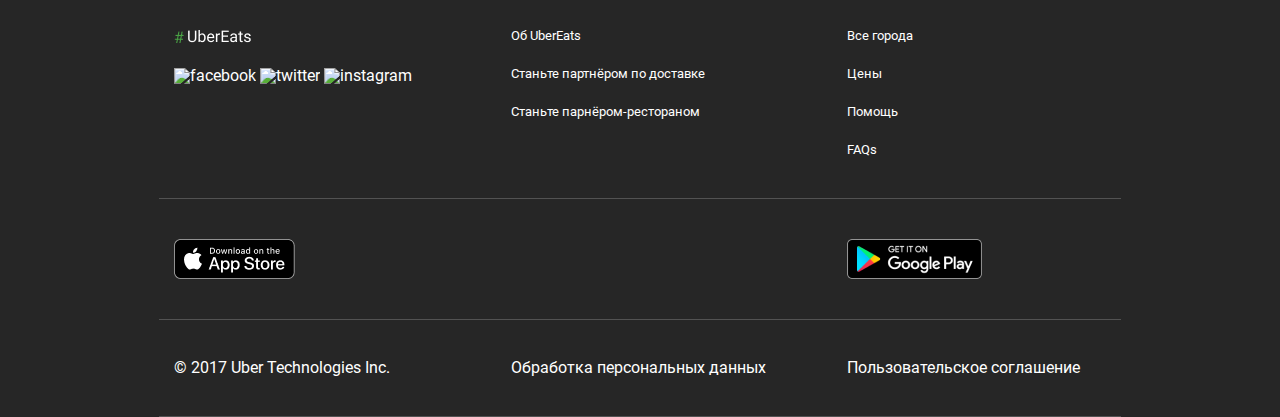
==== commit 95ceed23: "Update pushkin.html" ====
--- a/pushkin.html
+++ b/pushkin.html
@@ -7,12 +7,12 @@
     <link rel="stylesheet" href="./css/style.css">
     <script>
         function showOther(currentTitle) {
-            document.querySelectorAll(".menu__pos").forEach(element => element.hidden = true);
+            document.querySelectorAll(".menu_pos").forEach(element => element.hidden = true);
             document.querySelector(".Stub").hidden = false;
-            document.querySelector("h2").textContent = `${currentTitle}`
+            document.querySelector("h2").textContent = currentTitle;
         }
         function showSnacks() {
-            document.querySelectorAll(".menu__pos").forEach(element => element.hidden = false);
+            document.querySelectorAll(".menu_pos").forEach(element => element.hidden = false);
             document.querySelector(".Stub").hidden = true;
             document.querySelector("h2").textContent = "Закуски";
         }
@@ -57,11 +57,11 @@
             <div class="head_menu">
                 <ul class="menu_list">
                     <li onclick="showSnacks()">Закуски</li>
-                    <li onclick="showOther(this.textContent)">Салаты</li>
-                    <li onclick="showOther(this.textContent)">Супы</li>
-                    <li onclick="showOther(this.textContent)">Горячие блюда</li>
-                    <li onclick="showOther(this.textContent)">Гарниры</li>
-                    <li onclick="showOther(this.textContent)">Десерты</li>
+                    <li onclick="showOther(this.innerHTML)">Салаты</li>
+                    <li onclick="showOther(this.innerHTML)">Супы</li>
+                    <li onclick="showOther(this.innerHTML)">Горячие блюда</li>
+                    <li onclick="showOther(this.innerHTML)">Гарниры</li>
+                    <li onclick="showOther(this.innerHTML)">Десерты</li>
                 </ul>
             </div>
             <h2>Закуски</h2>
--- a/css/style.css
+++ b/css/style.css
@@ -624,7 +624,7 @@
     height: 100%;
     display: flex;
     flex-wrap: wrap;
-    justify-content: flex-start;
+    justify-content: space-around;
     align-items: center;
 }
 .menu_list>li {
@@ -690,9 +690,6 @@
     line-height: 21px;
     color: black;
 }
-[isHidden="true"] {
-    display: none;
-}
 /*pushkin style end*/
 
 @media (max-width: 767px) {
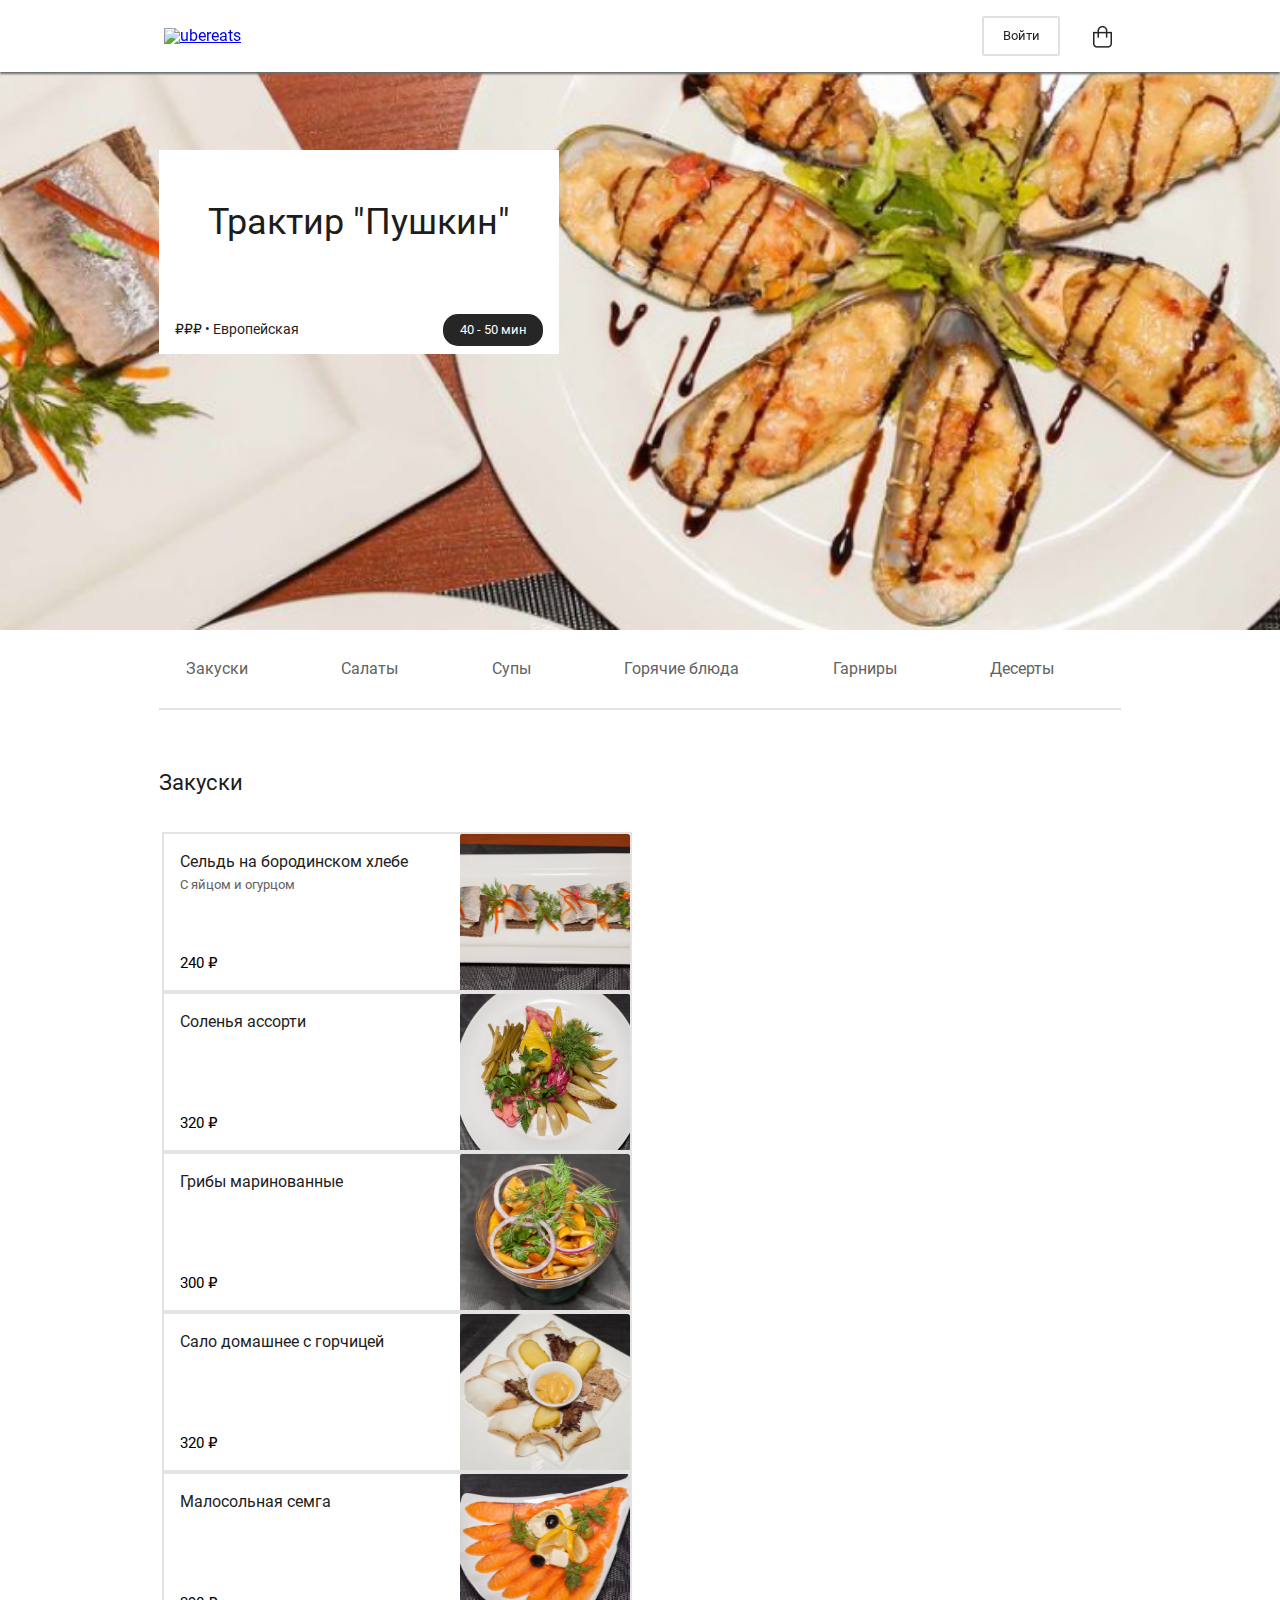
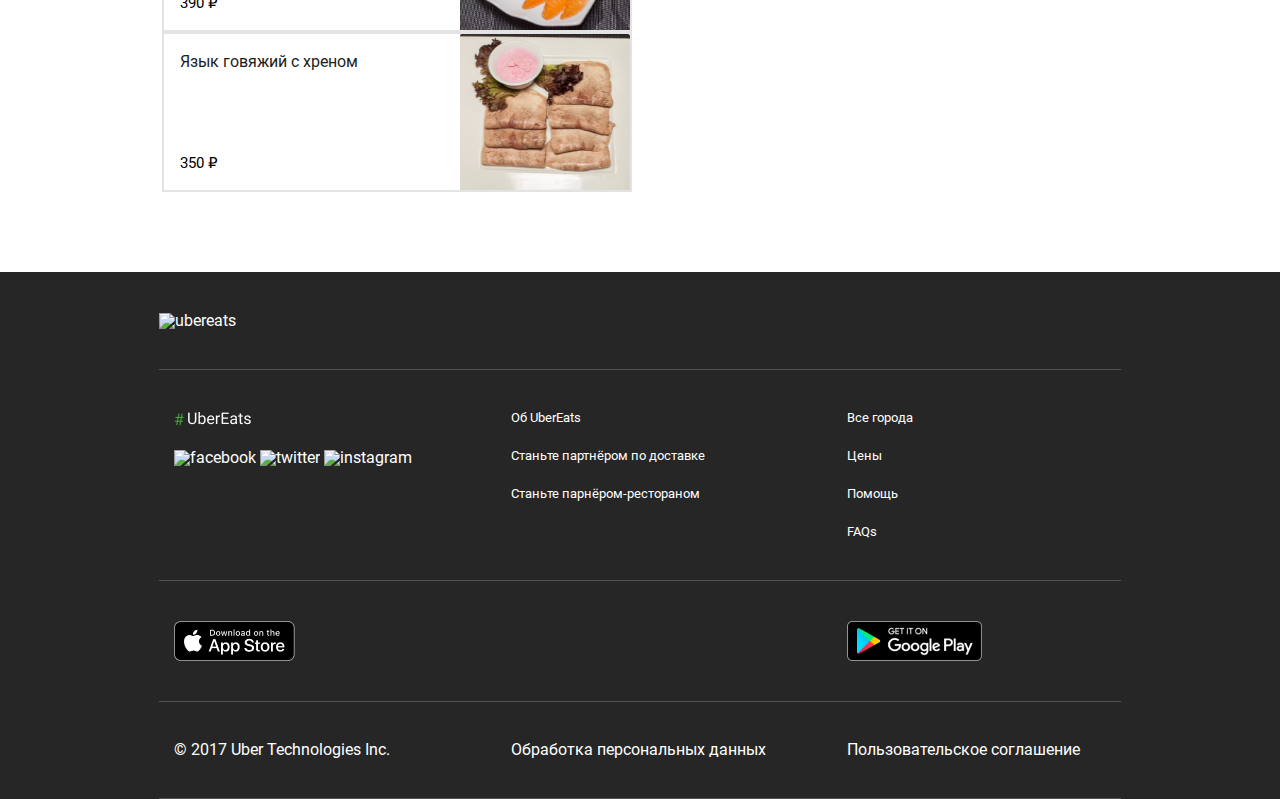
==== commit 59a106a8: "Update pushkin.html" ====
--- a/pushkin.html
+++ b/pushkin.html
@@ -5,18 +5,6 @@
     <meta name="viewport" content="width=device-width, initial-scale=1.0">
     <title>UBER EATS</title>
     <link rel="stylesheet" href="./css/style.css">
-    <script>
-        function showOther(currentTitle) {
-            document.querySelectorAll(".menu_pos").forEach(element => element.hidden = true);
-            document.querySelector(".Stub").hidden = false;
-            document.querySelector("h2").textContent = currentTitle;
-        }
-        function showSnacks() {
-            document.querySelectorAll(".menu_pos").forEach(element => element.hidden = false);
-            document.querySelector(".Stub").hidden = true;
-            document.querySelector("h2").textContent = "Закуски";
-        }
-    </script>
 </head>
 <body>
    
@@ -55,13 +43,13 @@
                 <div class="time">40 - 50 мин</div>
             </div>
             <div class="head_menu">
-                <ul class="menu_list">
-                    <li onclick="showSnacks()">Закуски</li>
-                    <li onclick="showOther(this.innerHTML)">Салаты</li>
-                    <li onclick="showOther(this.innerHTML)">Супы</li>
-                    <li onclick="showOther(this.innerHTML)">Горячие блюда</li>
-                    <li onclick="showOther(this.innerHTML)">Гарниры</li>
-                    <li onclick="showOther(this.innerHTML)">Десерты</li>
+                <ul id="menu" class="menu_list">
+                    <li data-cont="1">Закуски</li>
+                    <li data-cont="-1">Салаты</li>
+                    <li data-cont="-1">Супы</li>
+                    <li data-cont="-1">Горячие блюда</li>
+                    <li data-cont="-1">Гарниры</li>
+                    <li data-cont="-1">Десерты</li>
                 </ul>
             </div>
             <h2>Закуски</h2>
@@ -69,36 +57,38 @@
                 <div hidden class="Stub">
                     <p style="font-size: 32px;">Здесь контента нет</p>
                 </div>
-                <div class="menu_pos">
-                    <img src="./img/seld.jpg" alt="сельдь">
-                    <h3>Сельдь на бородинском хлебе</h3>
-                    <p class="description">С яйцом и огурцом</p>
-                    <p class="price">240 ₽</p>  
-                </div>
-                <div class="menu_pos">
-                    <img src="./img/assorti.jpg" alt="ассорти">
-                    <h3>Соленья ассорти</h3>
-                    <p class="price">320 ₽</p>
-                </div>
-                <div class="menu_pos">
-                    <img src="./img/gribi.jpg" alt="грибы">
-                    <h3>Грибы маринованные</h3>
-                    <p class="price">300 ₽</p>
-                </div>
-                <div class="menu_pos">
-                    <img src="./img/salo.jpg" alt="сало">
-                    <h3>Сало домашнее с горчицей</h3>
-                    <p class="price">320 ₽</p>
-                </div>
-                <div class="menu_pos">
-                    <img src="./img/semga.jpg" alt="семга">
-                    <h3>Малосольная семга</h3>
-                    <p class="price">390 ₽</p>
-                </div>
-                <div class="menu_pos">
-                    <img src="./img/yazik.jpg" alt="язык">
-                    <h3>Язык говяжий с хреном</h3>
-                    <p class="price">350 ₽</p>
+                <div id="1" class="menu_section">
+                    <div class="menu_pos">
+                        <img src="./img/seld.jpg" alt="сельдь">
+                        <h3>Сельдь на бородинском хлебе</h3>
+                        <p class="description">С яйцом и огурцом</p>
+                        <p class="price">240 ₽</p>  
+                    </div>
+                    <div class="menu_pos">
+                        <img src="./img/assorti.jpg" alt="ассорти">
+                        <h3>Соленья ассорти</h3>
+                        <p class="price">320 ₽</p>
+                    </div>
+                    <div class="menu_pos">
+                        <img src="./img/gribi.jpg" alt="грибы">
+                        <h3>Грибы маринованные</h3>
+                        <p class="price">300 ₽</p>
+                    </div>
+                    <div class="menu_pos">
+                        <img src="./img/salo.jpg" alt="сало">
+                        <h3>Сало домашнее с горчицей</h3>
+                        <p class="price">320 ₽</p>
+                    </div>
+                    <div class="menu_pos">
+                        <img src="./img/semga.jpg" alt="семга">
+                        <h3>Малосольная семга</h3>
+                        <p class="price">390 ₽</p>
+                    </div>
+                    <div class="menu_pos">
+                        <img src="./img/yazik.jpg" alt="язык">
+                        <h3>Язык говяжий с хреном</h3>
+                        <p class="price">350 ₽</p>
+                    </div>
                 </div>
             </div>
         </div>
@@ -160,5 +150,25 @@
         </div>
     </footer>
     <!--footer end-->
+    <script>
+        let menu = document.getElementById('menu')
+        menu.addEventListener('click', function(event) {
+            if (event.target.dataset.cont) {
+                if (event.target.dataset.cont > 0) {
+                    document.querySelectorAll(".menu_section").forEach(element => {
+                        if (element.id == event.target.dataset.cont) element.style.display = "grid"
+                        else element.style.display = "none"
+                    })
+                    document.querySelector(".Stub").hidden = true;
+                    document.querySelector("h2").textContent = event.target.textContent;
+                }
+                if (event.target.dataset.cont < 0) {
+                    document.querySelectorAll(".menu_section").forEach(element => element.style.display = "none");
+                    document.querySelector(".Stub").hidden = false;
+                    document.querySelector("h2").textContent = event.target.textContent;
+                }
+            }
+        })
+    </script>
 </body>
 </html>
